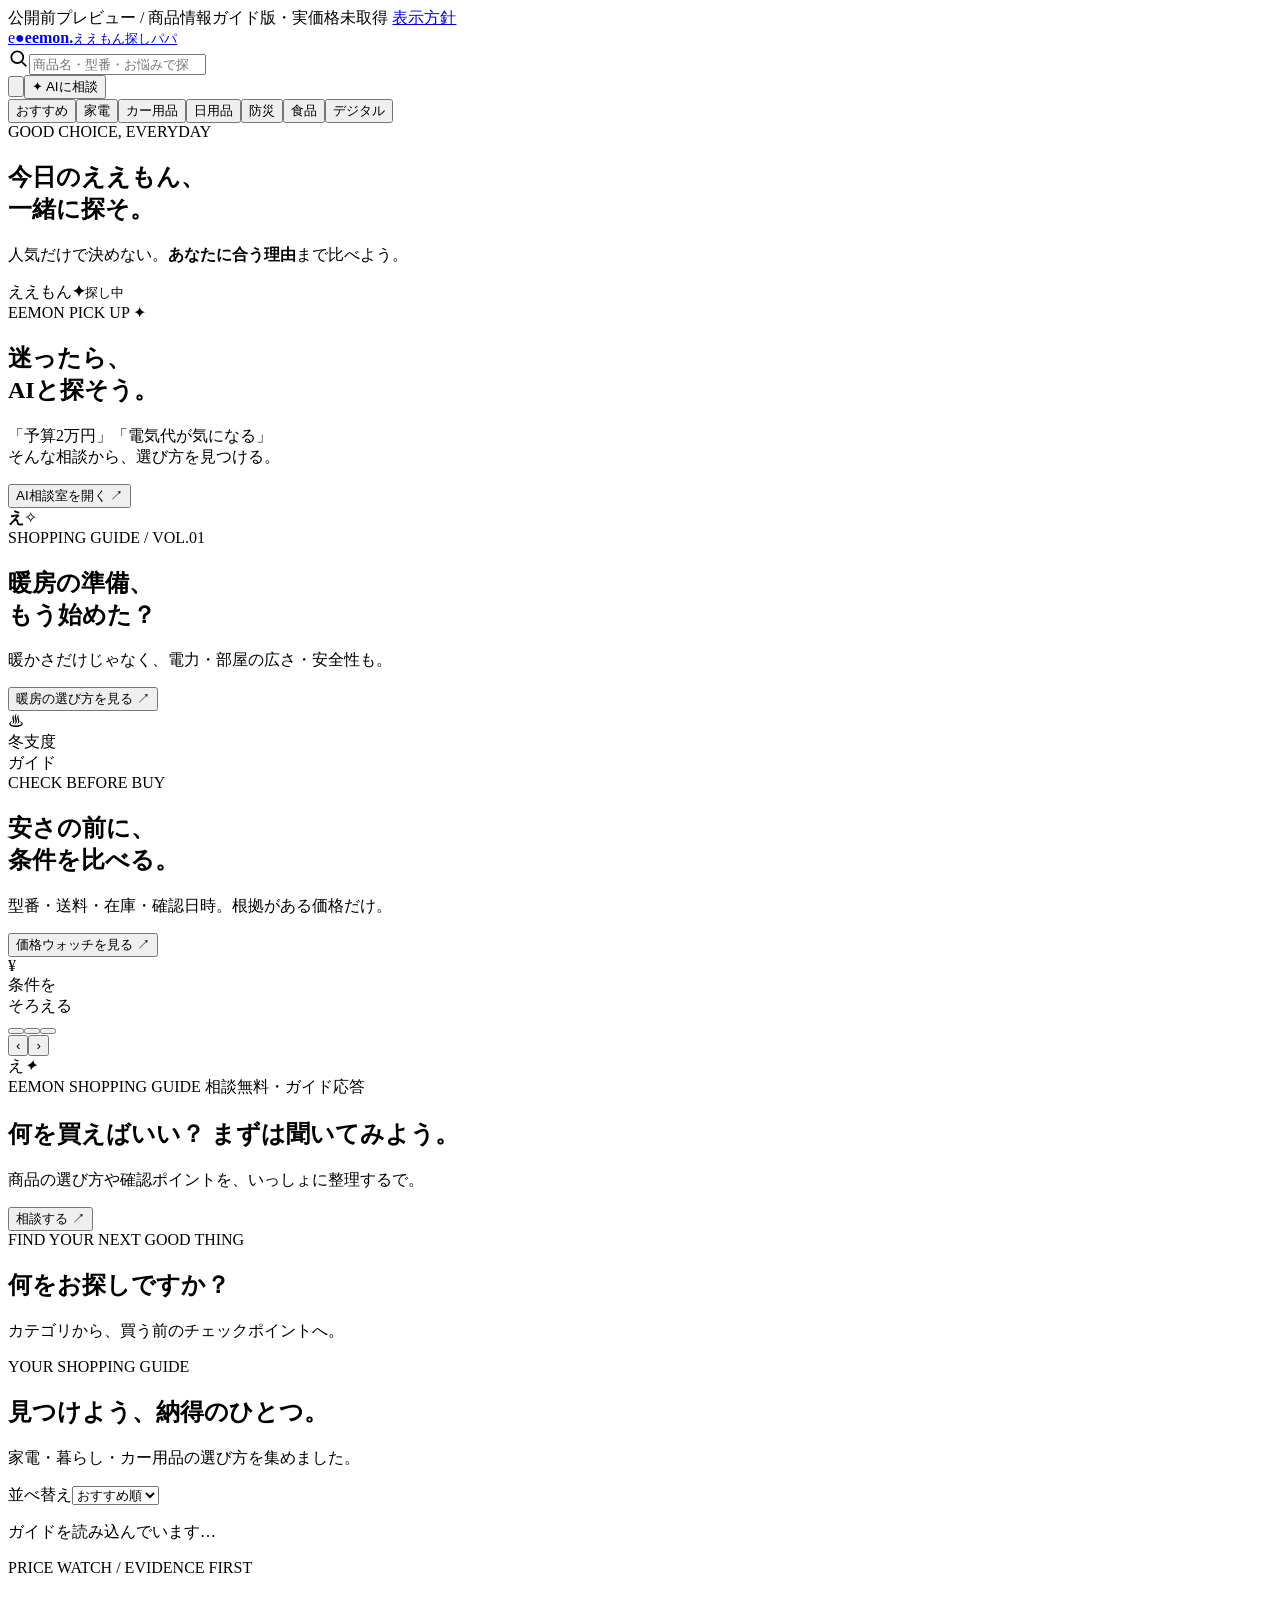
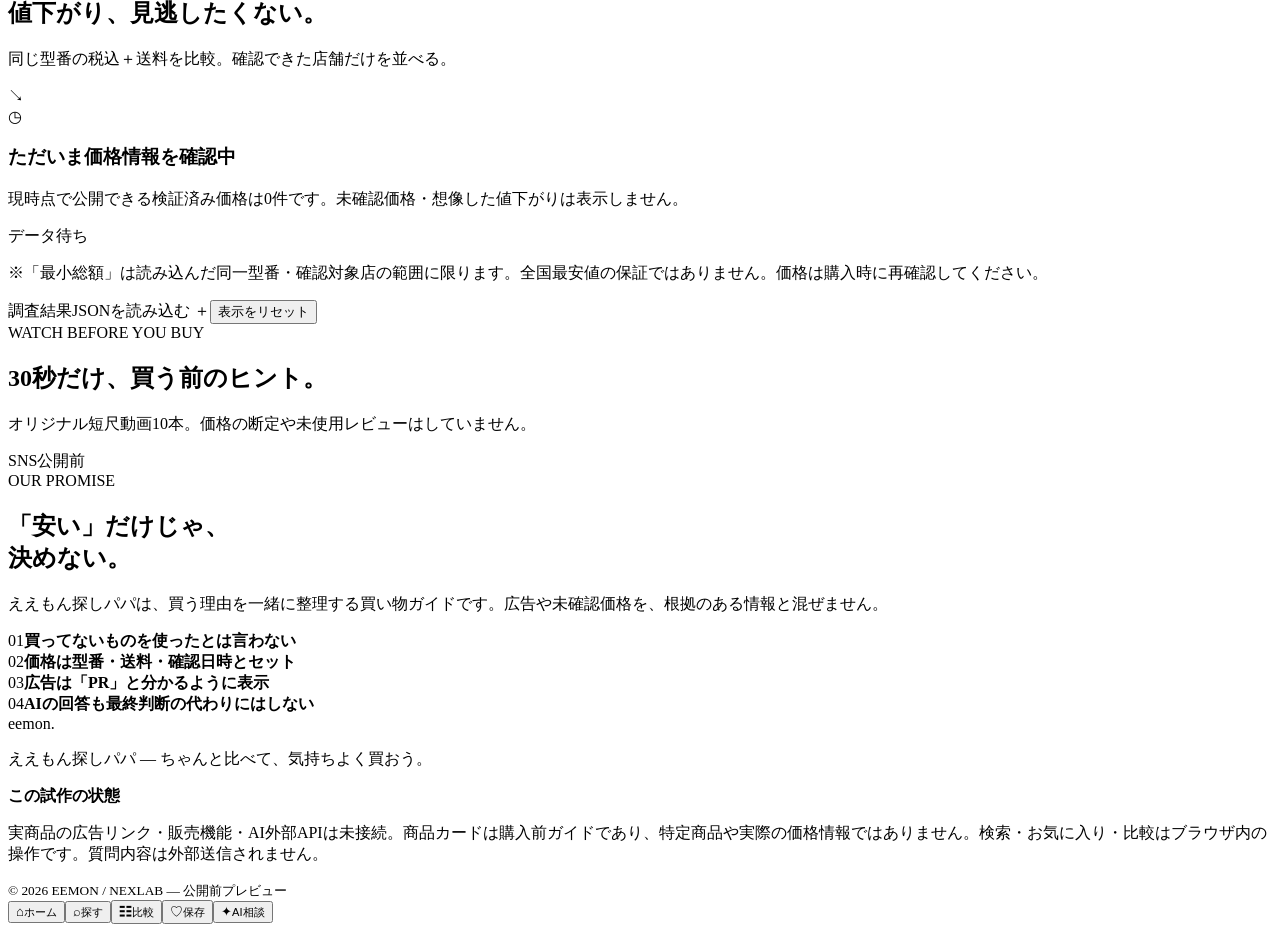
==== portal-v2/site/index.html @ 5f78ee10 "feat(eemon-portal): site/index.html" ====
<!doctype html>
<html lang="ja">
<head>
  <meta charset="utf-8">
  <meta name="viewport" content="width=device-width,initial-scale=1,viewport-fit=cover">
  <meta name="theme-color" content="#fffaf6">
  <meta name="description" content="ええもん探しパパ — 家電・カー用品・暮らしの道具を、AI相談と選び方ガイドでじっくり比較。未確認価格を最安値と表示しません。">
  <title>EEMON｜ええもん探しパパ — くらしの買い物相談室</title>
  <link rel="icon" href="assets/logo.svg" type="image/svg+xml">
  <link rel="stylesheet" href="style.css">
  <script src="app.js" defer></script>
</head>
<body>
<div class="pilot-strip"><span class="pulse"></span> 公開前プレビュー <span class="pilot-divider">/</span> 商品情報ガイド版・実価格未取得 <a href="#policy">表示方針</a></div>
<header class="topbar" id="top">
  <div class="topbar-inner">
    <a class="identity" href="#top" aria-label="EEMON ホーム"><span class="logo-mark">e<span>●</span></span><span class="identity-copy"><b>eemon<span class="brand-dot">.</span></b><small>ええもん探しパパ</small></span></a>
    <form id="searchForm" class="searchbox" role="search"><svg viewBox="0 0 24 24" width="21" height="21" aria-hidden="true"><circle cx="10.6" cy="10.6" r="6.8" fill="none" stroke="currentColor" stroke-width="2"/><path d="m16 16 5 5" fill="none" stroke="currentColor" stroke-width="2"/></svg><input id="searchInput" type="search" placeholder="商品名・型番・お悩みで探す" autocomplete="off" aria-label="ガイドを検索"><button type="button" class="search-clear" id="searchClear" hidden aria-label="検索を消す">×</button></form>
    <div class="head-actions"><button id="headerSaved" class="round-action" type="button" aria-label="保存したガイドを見る"><svg viewBox="0 0 24 24"><path d="M20.8 7.8c0 4.8-8.8 10.9-8.8 10.9S3.2 12.6 3.2 7.8c0-4.4 5.2-6.4 8.8-2.3 3.6-4.1 8.8-2.1 8.8 2.3Z" fill="none" stroke="currentColor" stroke-width="1.8"/></svg><span id="favCount" class="action-count" hidden>0</span></button><button id="headerAi" type="button" class="ai-action"><span class="spark-sm">✦</span> AIに相談</button></div>
  </div>
  <nav class="category-strip" aria-label="商品カテゴリ"><div id="categoryNav" class="category-scroll"><button type="button" data-category="すべて" class="category-pill active" aria-pressed="true">おすすめ</button><button type="button" data-category="家電" class="category-pill" aria-pressed="false">家電</button><button type="button" data-category="カー用品" class="category-pill" aria-pressed="false">カー用品</button><button type="button" data-category="日用品" class="category-pill" aria-pressed="false">日用品</button><button type="button" data-category="防災" class="category-pill" aria-pressed="false">防災</button><button type="button" data-category="食品" class="category-pill" aria-pressed="false">食品</button><button type="button" data-category="デジタル" class="category-pill" aria-pressed="false">デジタル</button></div></nav>
</header>
<main>
  <div class="shell">
    <section class="welcome-block" aria-label="今日のおすすめ">
      <div class="welcome-title"><div><div class="eyebrow"><span class="eyebrow-dot"></span> GOOD CHOICE, EVERYDAY</div><h1>今日の<span>ええもん</span>、<br class="mobile-break">一緒に探そ。</h1><p>人気だけで決めない。<strong>あなたに合う理由</strong>まで比べよう。</p></div><div class="welcome-badge" aria-hidden="true"><span>ええもん</span><b>✦</b><small>探し中</small></div></div>
      <div class="hero-carousel" aria-roledescription="カルーセル" aria-label="おすすめの買い物テーマ">
        <div class="hero-slide active" data-slide="0"><div class="hero-content"><span class="hero-label">EEMON PICK UP <span class="hero-label-icon">✦</span></span><h2>迷ったら、<br>AIと探そう。</h2><p>「予算2万円」「電気代が気になる」<br>そんな相談から、選び方を見つける。</p><button class="hero-cta" type="button" data-open-ai>AI相談室を開く <span aria-hidden="true">↗</span></button></div><div class="hero-illustration" aria-hidden="true"><div class="hero-orbit orbit-one"></div><div class="hero-orbit orbit-two"></div><div class="hero-orb"><b>え</b><span>✧</span></div></div></div>
        <div class="hero-slide" data-slide="1"><div class="hero-content"><span class="hero-label">SHOPPING GUIDE / VOL.01</span><h2>暖房の準備、<br>もう始めた？</h2><p>暖かさだけじゃなく、電力・部屋の広さ・安全性も。</p><button class="hero-cta" type="button" data-open-guide="heater">暖房の選び方を見る <span aria-hidden="true">↗</span></button></div><div class="hero-illustration" aria-hidden="true"><div class="big-emblem">♨</div><div class="hero-sticker">冬支度<br>ガイド</div></div></div>
        <div class="hero-slide" data-slide="2"><div class="hero-content"><span class="hero-label">CHECK BEFORE BUY</span><h2>安さの前に、<br>条件を比べる。</h2><p>型番・送料・在庫・確認日時。根拠がある価格だけ。</p><button class="hero-cta" type="button" data-scroll="price-watch">価格ウォッチを見る <span aria-hidden="true">↗</span></button></div><div class="hero-illustration" aria-hidden="true"><div class="big-emblem">¥</div><div class="hero-sticker">条件を<br>そろえる</div></div></div>
      </div>
      <div class="carousel-tools"><div class="dots" role="group" aria-label="スライド切り替え"><button class="dot active" data-carousel="0" aria-label="スライド1" aria-current="true"></button><button class="dot" data-carousel="1" aria-label="スライド2"></button><button class="dot" data-carousel="2" aria-label="スライド3"></button></div><div class="carousel-arrows"><button id="slidePrev" type="button" aria-label="前のスライド">‹</button><button id="slideNext" type="button" aria-label="次のスライド">›</button></div></div>
    </section>
    <section class="ai-teaser" aria-label="AI買い物相談"><div class="ai-avatar" aria-hidden="true"><span>え</span><i>✦</i></div><div class="ai-teaser-copy"><div class="ai-teaser-label">EEMON SHOPPING GUIDE <span>相談無料・ガイド応答</span></div><h2>何を買えばいい？ まずは聞いてみよう。</h2><p>商品の選び方や確認ポイントを、いっしょに整理するで。</p></div><button type="button" class="ai-teaser-button" data-open-ai>相談する <span>↗</span></button></section>
    <section class="section-block quick-section" id="quick-picks"><div class="section-heading"><div><span class="section-kicker">FIND YOUR NEXT GOOD THING</span><h2>何をお探しですか？</h2><p>カテゴリから、買う前のチェックポイントへ。</p></div></div><div class="quick-grid" id="quickCategories"></div></section>
    <section class="section-block recent-section" id="recentSection" hidden><div class="section-heading"><span class="section-kicker">PICK UP WHERE YOU LEFT OFF</span><h2>最近チェックしたガイド</h2><p>この端末で見たガイドだけを表示します。</p></div><div id="recentRail" class="recent-rail"></div></section>
    <section class="section-block" id="browse"><div class="section-heading row-heading"><div><span class="section-kicker">YOUR SHOPPING GUIDE</span><h2>見つけよう、納得のひとつ。</h2><p id="resultsCaption">家電・暮らし・カー用品の選び方を集めました。</p></div><div class="results-controls"><label for="sortSelect">並べ替え</label><select id="sortSelect"><option value="featured">おすすめ順</option><option value="name">名前順</option><option value="category">カテゴリ順</option></select></div></div><div id="activeFilters" class="filter-summary" hidden><span id="filterSummaryText"></span><button id="clearFilters" type="button">条件を解除 ×</button></div><div class="product-grid" id="productGrid" aria-live="polite"><p class="loading-text">ガイドを読み込んでいます…</p></div><div id="loadMoreWrap" class="more-wrap" hidden><button type="button" id="loadMore" class="more-button">もっと見る <span>↓</span></button></div><div id="emptyResults" class="empty-panel" hidden><span class="empty-icon">🔎</span><h3>該当するガイドが見つからへんかった</h3><p>キーワードを短くするか、AI相談室で質問してみてな。</p><button type="button" class="button-solid" data-open-ai>AIに聞いてみる ↗</button></div></section>
    <section class="section-block price-section" id="price-watch"><div class="section-heading"><div><span class="section-kicker">PRICE WATCH / EVIDENCE FIRST</span><h2>値下がり、見逃したくない。</h2><p>同じ型番の税込＋送料を比較。確認できた店舗だけを並べる。</p></div><span class="price-head-emoji" aria-hidden="true">↘</span></div><div class="price-content"><div class="price-alert"><span class="price-alert-icon">◷</span><div><h3>ただいま価格情報を確認中</h3><p>現時点で公開できる検証済み価格は<span id="verifiedCount">0件</span>です。未確認価格・想像した値下がりは表示しません。</p></div><span class="price-state" id="priceState">データ待ち</span></div><div id="priceResults" class="price-results" aria-live="polite"></div><div class="price-bottom"><p>※「最小総額」は読み込んだ同一型番・確認対象店の範囲に限ります。全国最安値の保証ではありません。価格は購入時に再確認してください。</p><div class="price-upload"><label for="priceFile" class="text-control">調査結果JSONを読み込む ＋</label><input type="file" id="priceFile" accept="application/json,.json" hidden><button type="button" id="priceReset" class="text-control">表示をリセット</button></div></div></div></section>
    <section class="section-block social-section" id="shorts"><div class="section-heading row-heading"><div><span class="section-kicker">WATCH BEFORE YOU BUY</span><h2>30秒だけ、買う前のヒント。</h2><p>オリジナル短尺動画10本。価格の断定や未使用レビューはしていません。</p></div><span class="social-tag">SNS公開前</span></div><div id="videoRail" class="video-rail" aria-label="買い物ガイド動画"></div></section>
    <section class="section-block principle-section" id="policy"><div><span class="section-kicker">OUR PROMISE</span><h2>「安い」だけじゃ、<br>決めない。</h2><p>ええもん探しパパは、買う理由を一緒に整理する買い物ガイドです。広告や未確認価格を、根拠のある情報と混ぜません。</p></div><div class="principles"><div><span>01</span><b>買ってないものを使ったとは言わない</b></div><div><span>02</span><b>価格は型番・送料・確認日時とセット</b></div><div><span>03</span><b>広告は「PR」と分かるように表示</b></div><div><span>04</span><b>AIの回答も最終判断の代わりにはしない</b></div></div></section>
  </div>
</main>
<footer class="footer"><div class="shell footer-inner"><div><div class="footer-brand">eemon<span>.</span></div><p>ええもん探しパパ — ちゃんと比べて、気持ちよく買おう。</p></div><div class="footer-right"><b>この試作の状態</b><p>実商品の広告リンク・販売機能・AI外部APIは未接続。商品カードは購入前ガイドであり、特定商品や実際の価格情報ではありません。検索・お気に入り・比較はブラウザ内の操作です。質問内容は外部送信されません。</p><small>© 2026 EEMON / NEXLAB — 公開前プレビュー</small></div></div></footer>
<nav class="bottom-nav" aria-label="画面切り替え"><button class="nav-item active" data-tab="home" aria-label="ホーム"><span class="nav-icon">⌂</span><small>ホーム</small></button><button class="nav-item" data-tab="explore" aria-label="探す"><span class="nav-icon">⌕</span><small>探す</small></button><button class="nav-item" data-tab="compare" aria-label="比較"><span class="nav-icon">☷</span><small>比較</small><i id="compareCount" class="nav-badge" hidden>0</i></button><button class="nav-item" data-tab="saved" aria-label="保存"><span class="nav-icon">♡</span><small>保存</small></button><button class="nav-item nav-ai" data-tab="ai" aria-label="AI相談"><span class="nav-icon">✦</span><small>AI相談</small></button></nav>
<div id="toast" class="toast" role="status" aria-live="polite"></div>
<div class="overlay" id="productOverlay" hidden><button class="backdrop" data-close="productOverlay" aria-label="詳細を閉じる"></button><section class="bottom-sheet detail-sheet" role="dialog" aria-modal="true" aria-labelledby="detailTitle"><div class="sheet-handle"></div><button class="sheet-close" data-close="productOverlay" aria-label="閉じる">×</button><div id="detailBody"></div></section></div>
<div class="overlay" id="compareOverlay" hidden><button class="backdrop" data-close="compareOverlay" aria-label="比較を閉じる"></button><section class="bottom-sheet compare-sheet" role="dialog" aria-modal="true" aria-labelledby="compareTitle"><div class="sheet-handle"></div><button class="sheet-close" data-close="compareOverlay" aria-label="閉じる">×</button><h2 id="compareTitle">比較リスト <small>最大3テーマ</small></h2><div id="compareBody"></div></section></div>
<div class="overlay" id="aiOverlay" hidden><button class="backdrop" data-close="aiOverlay" aria-label="相談室を閉じる"></button><section class="bottom-sheet chat-sheet" role="dialog" aria-modal="true" aria-labelledby="aiTitle"><div class="sheet-handle"></div><button class="sheet-close" data-close="aiOverlay" aria-label="閉じる">×</button><div class="chat-head"><div class="chat-avatar">え✦</div><div><h2 id="aiTitle">ええもんAI相談室</h2><p><span class="online-dot"></span> 無料ガイド応答 / 外部送信なし</p></div></div><div class="remote-option" id="remoteOption" hidden><label><input id="useRemoteAI" type="checkbox"> 生成AIモードを使う（外部サービスへ質問を送信）</label><small>有効化した場合のみ質問文をGeminiへ送ります。API利用条件と料金は運営者が管理します。</small></div><div class="chat-main" id="chatLog" aria-live="polite" aria-label="相談の会話"></div><div class="chat-examples" id="chatSuggestions"></div><form id="chatForm" class="chat-form"><input id="chatInput" type="text" placeholder="何を探してる？ 予算も教えてな" aria-label="買い物の質問" maxlength="240" required autocomplete="off"><button aria-label="送信" type="submit">➤</button></form><p class="chat-legal">※これはガイド情報に基づく相談機能です。生成AIモデル・実価格取得には未接続。個人情報は入力しないでください。</p></section></div>
<div class="overlay" id="videoOverlay" hidden><button class="backdrop" data-close="videoOverlay" aria-label="動画を閉じる"></button><section class="bottom-sheet video-sheet" role="dialog" aria-modal="true" aria-labelledby="videoTitle"><div class="sheet-handle"></div><button class="sheet-close" data-close="videoOverlay" aria-label="閉じる">×</button><div class="video-player"><video id="videoPlayer" controls playsinline preload="none"></video></div><div class="video-meta"><h2 id="videoTitle"></h2><p id="videoCaption"></p><button type="button" id="copyVideoCaption" class="button-solid">投稿原稿をコピー</button></div></section></div>
</body></html>
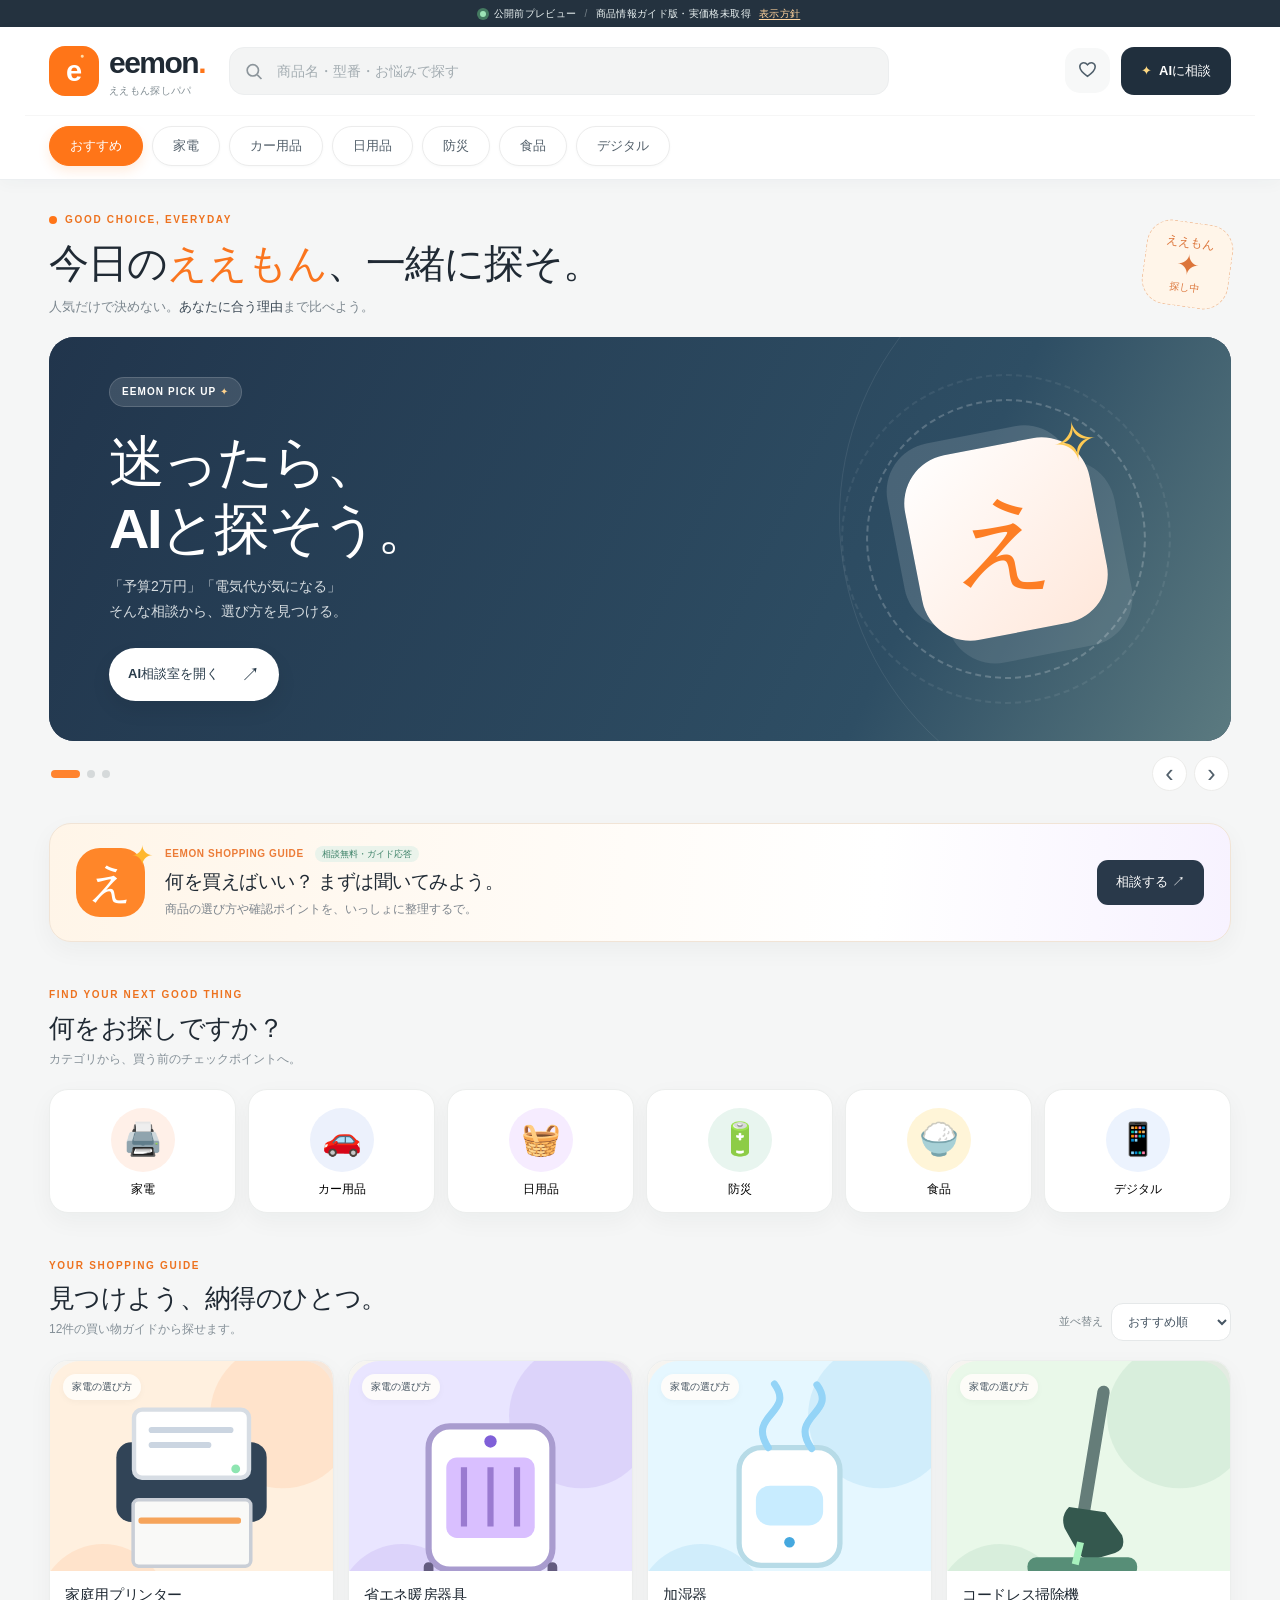
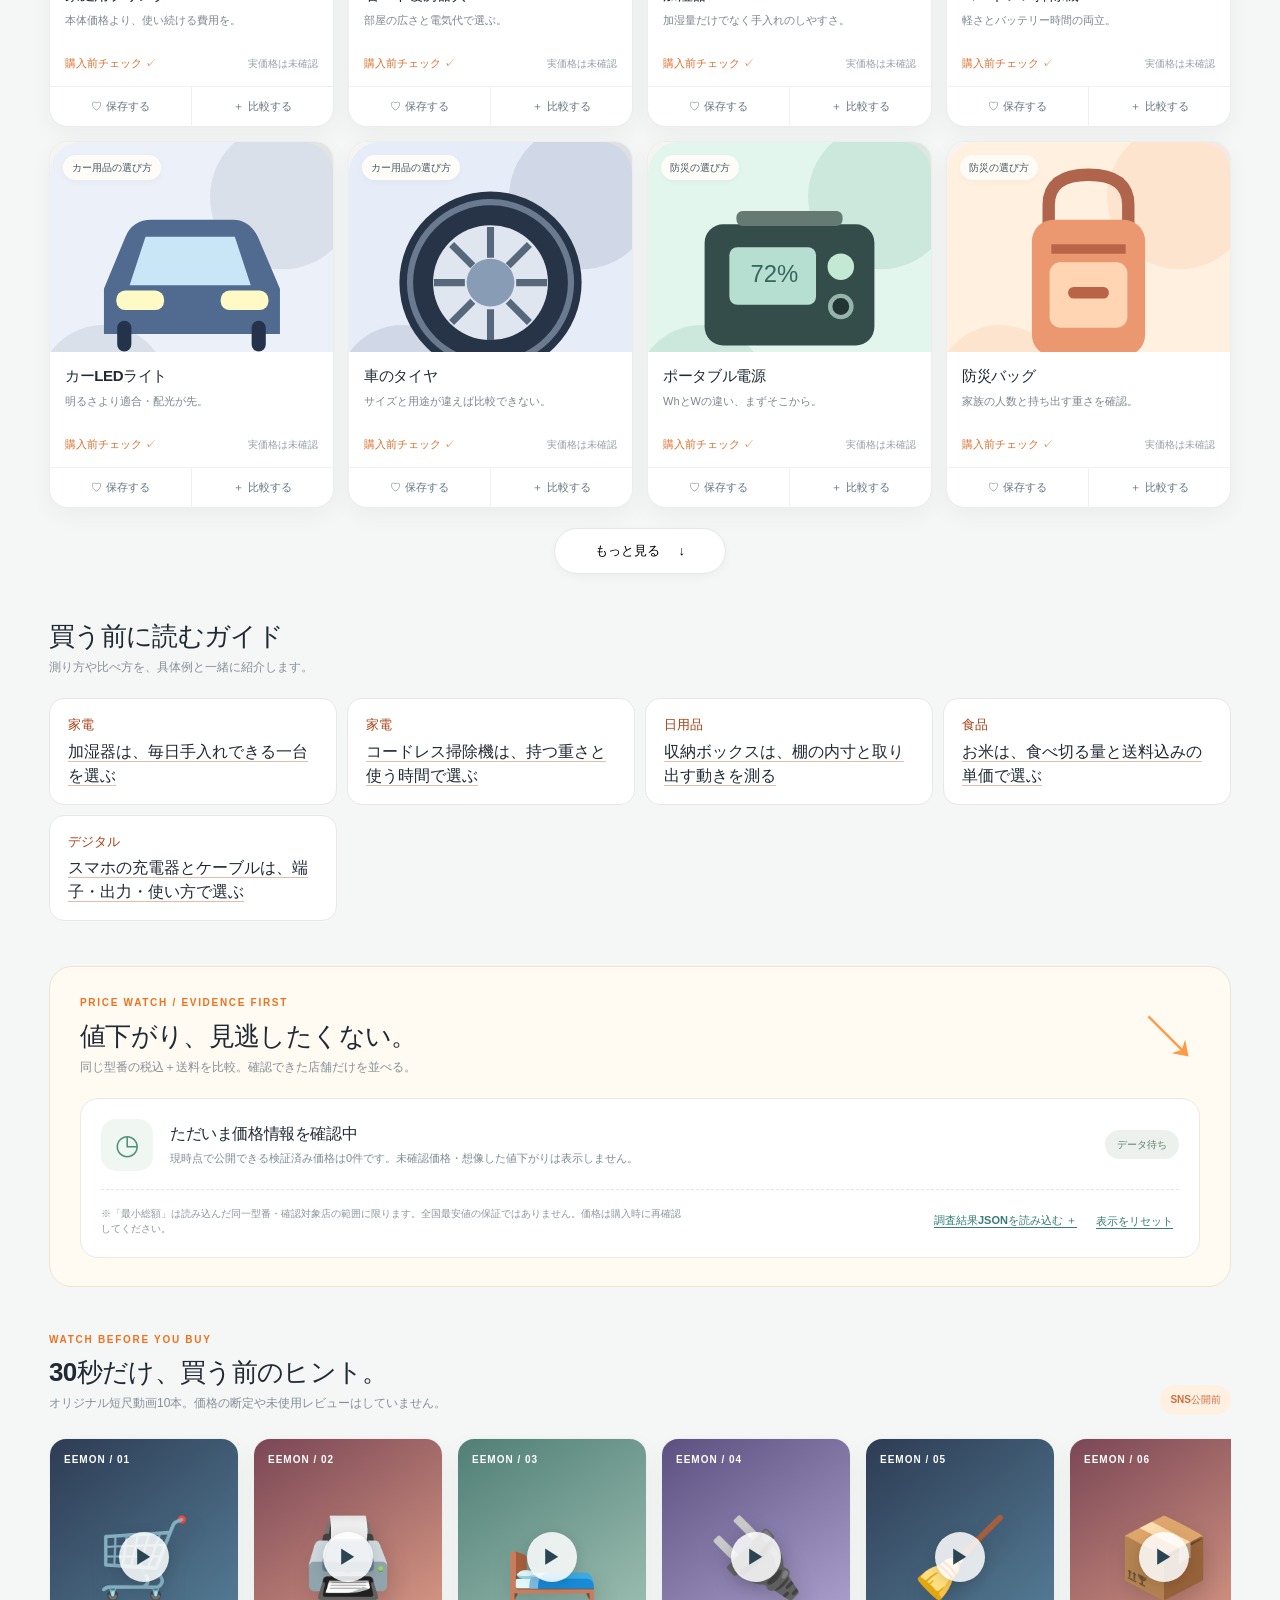
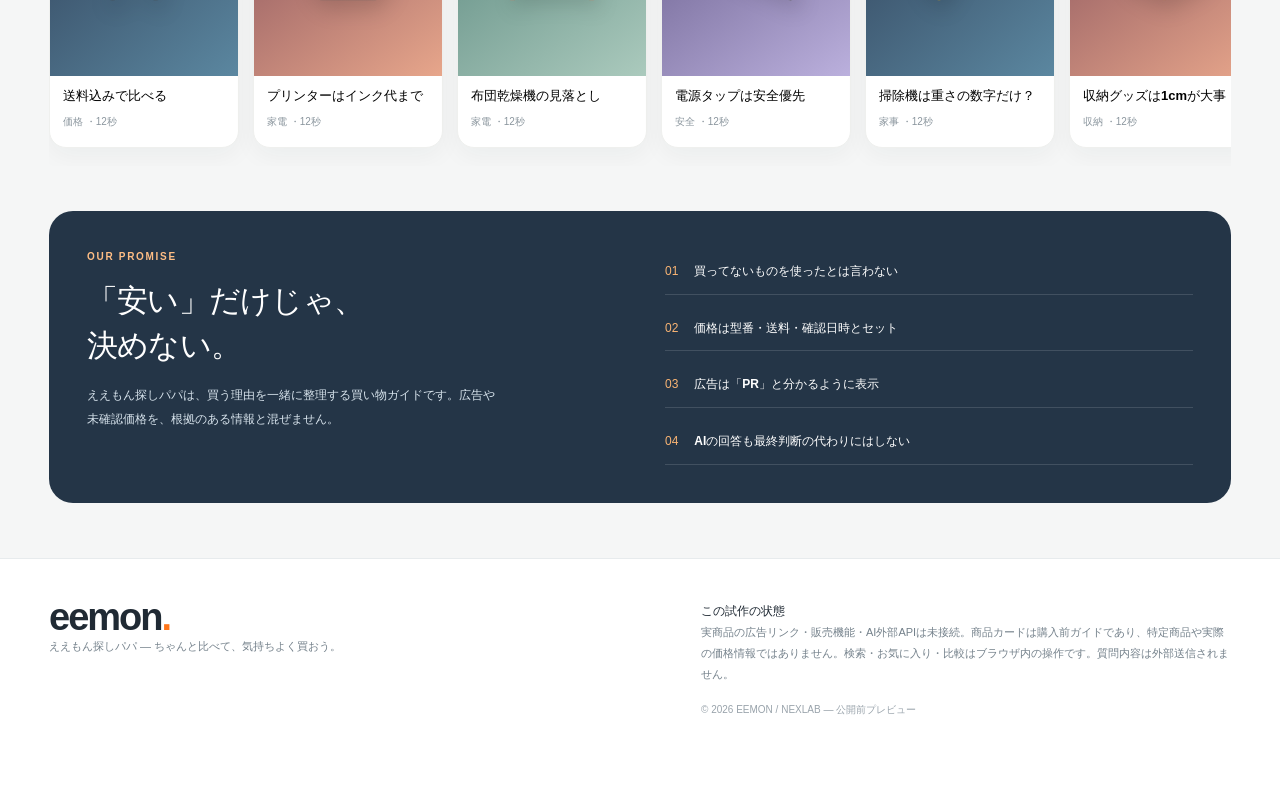
==== commit cff6685d: "Add five standalone EEMON buying guides" ====
--- a/portal-v2/site/index.html
+++ b/portal-v2/site/index.html
@@ -35,6 +35,21 @@
     <section class="section-block quick-section" id="quick-picks"><div class="section-heading"><div><span class="section-kicker">FIND YOUR NEXT GOOD THING</span><h2>何をお探しですか？</h2><p>カテゴリから、買う前のチェックポイントへ。</p></div></div><div class="quick-grid" id="quickCategories"></div></section>
     <section class="section-block recent-section" id="recentSection" hidden><div class="section-heading"><span class="section-kicker">PICK UP WHERE YOU LEFT OFF</span><h2>最近チェックしたガイド</h2><p>この端末で見たガイドだけを表示します。</p></div><div id="recentRail" class="recent-rail"></div></section>
     <section class="section-block" id="browse"><div class="section-heading row-heading"><div><span class="section-kicker">YOUR SHOPPING GUIDE</span><h2>見つけよう、納得のひとつ。</h2><p id="resultsCaption">家電・暮らし・カー用品の選び方を集めました。</p></div><div class="results-controls"><label for="sortSelect">並べ替え</label><select id="sortSelect"><option value="featured">おすすめ順</option><option value="name">名前順</option><option value="category">カテゴリ順</option></select></div></div><div id="activeFilters" class="filter-summary" hidden><span id="filterSummaryText"></span><button id="clearFilters" type="button">条件を解除 ×</button></div><div class="product-grid" id="productGrid" aria-live="polite"><p class="loading-text">ガイドを読み込んでいます…</p></div><div id="loadMoreWrap" class="more-wrap" hidden><button type="button" id="loadMore" class="more-button">もっと見る <span>↓</span></button></div><div id="emptyResults" class="empty-panel" hidden><span class="empty-icon">🔎</span><h3>該当するガイドが見つからへんかった</h3><p>キーワードを短くするか、AI相談室で質問してみてな。</p><button type="button" class="button-solid" data-open-ai>AIに聞いてみる ↗</button></div></section>
+    <!-- hosted-guides:start -->
+    <section class="section-block" id="buying-guides" aria-labelledby="buying-guides-title">
+      <div class="section-heading">
+        <h2 id="buying-guides-title">買う前に読むガイド</h2>
+        <p>測り方や比べ方を、具体例と一緒に紹介します。</p>
+      </div>
+      <ul class="guide-index">
+        <li><a href="articles/humidifier.html"><span>家電</span><strong>加湿器は、毎日手入れできる一台を選ぶ</strong></a></li>
+        <li><a href="articles/cordless-vacuum.html"><span>家電</span><strong>コードレス掃除機は、持つ重さと使う時間で選ぶ</strong></a></li>
+        <li><a href="articles/storage-box.html"><span>日用品</span><strong>収納ボックスは、棚の内寸と取り出す動きを測る</strong></a></li>
+        <li><a href="articles/rice-stock.html"><span>食品</span><strong>お米は、食べ切る量と送料込みの単価で選ぶ</strong></a></li>
+        <li><a href="articles/phone-charging.html"><span>デジタル</span><strong>スマホの充電器とケーブルは、端子・出力・使い方で選ぶ</strong></a></li>
+      </ul>
+    </section>
+    <!-- hosted-guides:end -->
     <section class="section-block price-section" id="price-watch"><div class="section-heading"><div><span class="section-kicker">PRICE WATCH / EVIDENCE FIRST</span><h2>値下がり、見逃したくない。</h2><p>同じ型番の税込＋送料を比較。確認できた店舗だけを並べる。</p></div><span class="price-head-emoji" aria-hidden="true">↘</span></div><div class="price-content"><div class="price-alert"><span class="price-alert-icon">◷</span><div><h3>ただいま価格情報を確認中</h3><p>現時点で公開できる検証済み価格は<span id="verifiedCount">0件</span>です。未確認価格・想像した値下がりは表示しません。</p></div><span class="price-state" id="priceState">データ待ち</span></div><div id="priceResults" class="price-results" aria-live="polite"></div><div class="price-bottom"><p>※「最小総額」は読み込んだ同一型番・確認対象店の範囲に限ります。全国最安値の保証ではありません。価格は購入時に再確認してください。</p><div class="price-upload"><label for="priceFile" class="text-control">調査結果JSONを読み込む ＋</label><input type="file" id="priceFile" accept="application/json,.json" hidden><button type="button" id="priceReset" class="text-control">表示をリセット</button></div></div></div></section>
     <section class="section-block social-section" id="shorts"><div class="section-heading row-heading"><div><span class="section-kicker">WATCH BEFORE YOU BUY</span><h2>30秒だけ、買う前のヒント。</h2><p>オリジナル短尺動画10本。価格の断定や未使用レビューはしていません。</p></div><span class="social-tag">SNS公開前</span></div><div id="videoRail" class="video-rail" aria-label="買い物ガイド動画"></div></section>
     <section class="section-block principle-section" id="policy"><div><span class="section-kicker">OUR PROMISE</span><h2>「安い」だけじゃ、<br>決めない。</h2><p>ええもん探しパパは、買う理由を一緒に整理する買い物ガイドです。広告や未確認価格を、根拠のある情報と混ぜません。</p></div><div class="principles"><div><span>01</span><b>買ってないものを使ったとは言わない</b></div><div><span>02</span><b>価格は型番・送料・確認日時とセット</b></div><div><span>03</span><b>広告は「PR」と分かるように表示</b></div><div><span>04</span><b>AIの回答も最終判断の代わりにはしない</b></div></div></section>
--- a/portal-v2/site/style.css
+++ b/portal-v2/site/style.css
@@ -0,0 +1,169 @@
+:root{--ink:#202a34;--muted:#78828b;--orange:#ff7518;--orange-deep:#e95703;--cream:#fffaf6;--paper:#fff;--line:#e9e8e6;--shadow:0 8px 24px rgba(24,39,51,.045);--radius:21px;font-family:-apple-system,BlinkMacSystemFont,"Hiragino Kaku Gothic ProN","Noto Sans JP",Meiryo,sans-serif;color:var(--ink);background:#f5f6f6;font-synthesis:none}
+*{box-sizing:border-box}html{scroll-behavior:smooth;scroll-padding-top:155px}body{margin:0;min-width:320px;line-height:1.55;-webkit-font-smoothing:antialiased}button,input,select{font:inherit}button{cursor:pointer}button:focus-visible,input:focus-visible,select:focus-visible,a:focus-visible{outline:3px solid #fda44c;outline-offset:3px}a{color:inherit;text-decoration:none}img{display:block;max-width:100%}button{border:0;background:none}h1,h2,h3,p{margin-top:0}h1,h2,h3{letter-spacing:-.025em}svg{display:block}::selection{background:#ffdabd} [hidden]{display:none!important}
+.pilot-strip{height:27px;font-size:10px;display:flex;align-items:center;justify-content:center;gap:8px;background:#24323f;color:#edf5f5;letter-spacing:.035em;white-space:nowrap;padding:0 8px}.pilot-strip a{color:#ffd29c;text-decoration:underline;text-underline-offset:2px}.pilot-divider{opacity:.4}.pulse{width:6px;height:6px;background:#9de3b6;border-radius:50%;box-shadow:0 0 0 3px #447a61}
+.topbar{background:#fff;position:sticky;top:0;z-index:40;border-bottom:1px solid #eceff1;box-shadow:0 4px 15px #19304808}.topbar-inner{max-width:1230px;margin:auto;height:88px;padding:0 24px;display:flex;align-items:center;gap:24px}.identity{display:flex;gap:10px;align-items:center;flex-shrink:0}.logo-mark{display:grid;place-items:center;width:50px;height:50px;border-radius:16px;background:var(--orange);font-weight:950;font-size:29px;color:#fff;position:relative;letter-spacing:-4px;padding-right:4px}.logo-mark span{position:absolute;width:9px;height:9px;font-size:7px;color:#ffdda8;top:5px;right:10px;letter-spacing:0}.identity-copy{display:flex;flex-direction:column;line-height:1.1}.identity-copy b{font-size:30px;letter-spacing:-1.5px;font-weight:900}.brand-dot,.footer-brand span{color:var(--orange)}.identity-copy small{font-size:10px;letter-spacing:.035em;color:#7f8b91;margin-top:6px;font-weight:700}.searchbox{height:48px;display:flex;align-items:center;gap:11px;background:#f3f4f4;border:1px solid #eceeef;border-radius:15px;padding:0 14px;flex:1;max-width:660px;color:#8c959b;transition:.2s}.searchbox:focus-within{background:#fff;border-color:#f8a465;box-shadow:0 0 0 3px #ff852016}.searchbox input{min-width:0;width:100%;height:100%;border:0;outline:0;background:transparent;color:var(--ink);font-size:14px}.searchbox input::placeholder{color:#a4adb2}.search-clear{font-size:20px;color:#9ea5ad}.head-actions{display:flex;align-items:center;gap:11px;margin-left:auto}.round-action{height:45px;width:45px;border-radius:15px;background:#f7f8f8;position:relative;display:grid;place-items:center;color:#51606c}.round-action svg{width:21px;height:21px}.action-count{position:absolute;background:var(--orange);color:#fff;border-radius:99px;font-size:9px;min-width:16px;line-height:16px;top:3px;right:3px}.ai-action{white-space:nowrap;background:#202f3d;color:white;font-size:13px;font-weight:750;border-radius:13px;padding:14px 20px}.spark-sm{color:#ffd982;margin-right:4px}
+.category-strip{border-top:1px solid #f6f6f6;max-width:1230px;margin:0 auto}.category-scroll{display:flex;gap:9px;overflow-x:auto;padding:10px 24px 13px;scrollbar-width:none}.category-scroll::-webkit-scrollbar,.video-rail::-webkit-scrollbar{display:none}.category-pill{border:1px solid #ececec;border-radius:99px;flex-shrink:0;background:#fff;padding:9px 20px;color:#53606b;font-size:13px;font-weight:650;box-shadow:0 1px 3px #14324708;transition:.2s}.category-pill:hover{border-color:#ffc194}.category-pill.active{background:var(--orange);color:#fff;border-color:var(--orange);box-shadow:0 5px 12px #fe791d25}
+.shell{max-width:1230px;padding:0 24px;margin:0 auto}main>.shell{padding-top:32px}.welcome-title{display:flex;align-items:center;justify-content:space-between;margin-bottom:20px}.eyebrow,.section-kicker{font-size:10px;color:#ed721f;letter-spacing:.17em;font-weight:850;display:flex;align-items:center;gap:8px}.eyebrow-dot{width:8px;height:8px;background:var(--orange);border-radius:50%}.welcome-title h1{margin:10px 0 8px;font-size:clamp(28px,3.1vw,42px);line-height:1.3;font-weight:900}.welcome-title h1 span{color:#fa751e}.welcome-title p{margin:0;color:#7c878f;font-size:13px}.welcome-title p strong{color:#3b4955}.welcome-badge{width:87px;height:85px;flex-shrink:0;border-radius:25px;border:1px dashed #f2c6a5;color:#dc753a;transform:rotate(8deg);background:#fff5e9;display:flex;align-items:center;justify-content:center;flex-direction:column;line-height:1.2}.welcome-badge span{font-size:12px;font-weight:850}.welcome-badge b{font-size:28px}.welcome-badge small{font-size:10px;font-weight:700}.mobile-break{display:none}
+.hero-carousel{border-radius:25px;min-height:320px;overflow:hidden;position:relative;background:#23344d}.hero-slide{display:none;min-height:320px;align-items:center;justify-content:space-between;position:relative;padding:40px 60px;overflow:hidden;color:#fff}.hero-slide.active{display:flex;animation:slideIn .25s ease}.hero-slide:nth-child(1){background:linear-gradient(116deg,#21354c 0%,#2e4e64 72%,#5b7a80 100%)}.hero-slide:nth-child(2){background:linear-gradient(115deg,#703d60 0%,#a36c67 85%,#d39b7e 100%)}.hero-slide:nth-child(3){background:linear-gradient(115deg,#284f60 0%,#3b847b 100%)}.hero-slide:before{content:"";position:absolute;width:600px;height:600px;border:1px solid #ffffff15;border-radius:50%;right:-210px;top:-120px}.hero-content{z-index:2;position:relative}.hero-label{display:inline-block;background:#ffffff20;border:1px solid #ffffff28;padding:6px 12px;border-radius:40px;font-size:10px;letter-spacing:.11em;font-weight:800}.hero-label-icon{color:#ffd28d}.hero-slide h2{font-size:clamp(36px,4.5vw,56px);line-height:1.2;letter-spacing:-.045em;margin:21px 0 12px;font-weight:900}.hero-slide p{font-size:14px;color:#f3f7f8db;line-height:1.8;margin-bottom:23px}.hero-cta{display:inline-flex;align-items:center;gap:22px;border-radius:99px;background:#fff;color:#273a49;padding:12px 19px;font-size:13px;font-weight:800;box-shadow:0 9px 20px #00000014}.hero-cta span{font-size:19px;font-weight:500}.hero-illustration{position:relative;height:270px;width:330px;flex-shrink:0;display:grid;place-items:center}.hero-orb{height:188px;width:188px;border-radius:49px;background:linear-gradient(140deg,#fff 0%,#ffe7da 100%);transform:rotate(-11deg);display:grid;place-items:center;box-shadow:20px 27px 0 #ffffff18,-15px -15px 0 #fff2;position:relative}.hero-orb b{font-size:100px;font-weight:900;color:#fd7e24;transform:rotate(11deg);letter-spacing:-.15em;padding-right:16px}.hero-orb span{position:absolute;color:#ffca53;font-size:55px;right:-15px;top:-30px}.hero-orbit{position:absolute;border:2px dashed #ffffff36;border-radius:50%;height:280px;width:280px}.orbit-two{height:330px;width:330px;opacity:.35}.big-emblem{color:#fff9;border:2px solid #ffffff4d;border-radius:50%;height:240px;width:240px;display:grid;place-items:center;font-size:145px;font-weight:300;transform:rotate(-11deg)}.hero-sticker{position:absolute;right:0;bottom:20px;background:#fff;color:#965a44;border-radius:99px;padding:15px;line-height:1.35;text-align:center;font-size:13px;font-weight:900;transform:rotate(10deg);box-shadow:0 7px 20px #0002}.carousel-tools{display:flex;align-items:center;justify-content:space-between;margin-top:15px;padding:0 2px}.dots{display:flex;gap:7px}.dot{width:8px;height:8px;background:#d5d9da;border-radius:50%;padding:0}.dot.active{width:29px;border-radius:9px;background:#ff832e}.carousel-arrows{display:flex;gap:7px}.carousel-arrows button{width:35px;height:35px;background:#fff;border:1px solid #ececea;border-radius:50%;font-size:25px;line-height:1;color:#515f6a}
+.ai-teaser{margin-top:32px;display:flex;align-items:center;gap:20px;padding:22px 26px;background:linear-gradient(95deg,#fff5e8,#fff 70%,#f7f2ff);border:1px solid #f1e4d6;border-radius:22px;box-shadow:var(--shadow)}.ai-avatar{width:69px;height:69px;border-radius:24px;background:#ff8629;display:grid;place-items:center;font-size:42px;color:#fff;font-weight:900;position:relative;flex-shrink:0}.ai-avatar i{position:absolute;right:-9px;top:-12px;color:#ffb82d;font-style:normal;font-size:27px}.ai-teaser-copy{flex:1;min-width:0}.ai-teaser-label{font-size:10px;font-weight:850;color:#ec7c38;letter-spacing:.06em}.ai-teaser-label span{background:#eaf3eb;color:#3c8167;padding:3px 7px;border-radius:99px;letter-spacing:0;margin-left:8px;font-size:9px}.ai-teaser h2{font-size:19px;margin:5px 0 4px;font-weight:850}.ai-teaser p{font-size:12px;color:#7d858d;margin:0}.ai-teaser-button{background:#29394a;color:#fff;padding:12px 19px;border-radius:11px;font-size:13px;font-weight:750;white-space:nowrap}
+.section-block{margin-top:45px}.section-heading{margin-bottom:19px}.section-heading h2{font-size:26px;font-weight:900;margin:8px 0 3px;line-height:1.35}.section-heading p{font-size:12px;color:#859098;margin:0;line-height:1.8}.row-heading{display:flex;justify-content:space-between;align-items:end;gap:15px}.quick-grid{display:grid;grid-template-columns:repeat(6,minmax(0,1fr));gap:12px}.quick-item{display:flex;flex-direction:column;align-items:center;gap:8px;padding:18px 6px 13px;background:white;border-radius:19px;border:1px solid #eceeed;box-shadow:var(--shadow);transition:transform .2s}.quick-item:hover,.product-card:hover{transform:translateY(-3px)}.quick-icon{height:64px;width:64px;display:grid;place-items:center;border-radius:50%;font-size:32px}.quick-item b{font-size:12px;white-space:nowrap}
+.results-controls{display:flex;align-items:center;gap:8px;font-size:11px;color:#7a858b}.results-controls select{background:#fff;border:1px solid #e5e8e9;color:#465563;border-radius:12px;padding:10px 26px 10px 12px;font-size:12px}.product-grid{display:grid;grid-template-columns:repeat(4,minmax(0,1fr));gap:14px}.product-card{background:white;border:1px solid #eceeed;border-radius:19px;overflow:hidden;box-shadow:var(--shadow);transition:transform .2s;position:relative;display:flex;flex-direction:column;min-width:0}.product-open{display:block;padding:0;text-align:left;width:100%;flex:1;color:inherit}.product-visual{width:100%;aspect-ratio:1.35;overflow:hidden;display:grid;place-items:center;background:#f6f4f0;position:relative}.product-visual img{height:100%;width:100%;object-fit:contain;transition:transform .3s}.product-open:hover .product-visual img{transform:scale(1.045)}.product-visual .tag{position:absolute;left:13px;top:13px;border-radius:99px;background:#fffdfaeb;color:#475663;padding:5px 9px;font-size:10px;font-weight:700;box-shadow:0 2px 7px #00000009}.product-copy{padding:14px 15px 8px}.product-copy h3{font-size:15px;font-weight:850;margin:0 0 6px;line-height:1.35}.product-copy p{font-size:11px;color:#7c868d;line-height:1.65;min-height:36px;margin:0}.product-meta{padding:0 15px 14px;display:flex;justify-content:space-between;align-items:center;gap:3px}.product-meta span{font-size:11px;font-weight:800;color:#db6d2b}.product-meta small{font-size:10px;color:#95a0a7}.card-actions{display:flex;border-top:1px solid #f0f1f0}.card-actions button{flex:1;padding:11px 0;font-weight:750;font-size:11px;color:#657481}.card-actions button+button{border-left:1px solid #f0f1f0}.card-actions .is-saved{color:#e96d25}.filter-summary{display:flex;gap:9px;align-items:center;margin:-5px 0 15px;background:#fff;border:1px solid #e8e8e4;border-radius:13px;padding:10px 14px;color:#5a636e;font-size:12px}.filter-summary button{color:#d86423;font-weight:800;margin-left:auto}.loading-text{font-size:13px;color:#8b949c;grid-column:1/-1}.more-wrap{text-align:center;margin-top:20px}.more-button{border:1px solid #e5e7e8;border-radius:99px;background:white;padding:12px 40px;font-weight:850;font-size:13px;box-shadow:0 3px 10px #00000009}.more-button span{margin-left:15px}.empty-panel{background:#fff;border:1px dashed #e5e5e3;border-radius:20px;text-align:center;padding:40px 20px}.empty-panel .empty-icon{font-size:36px}.empty-panel h3{margin:12px 0 6px;font-size:18px}.empty-panel p{font-size:12px;color:#77838d}
+.price-section{padding:28px 30px;border-radius:23px;background:#fffaf2;border:1px solid #f0e4d0}.price-section .section-heading{display:flex;align-items:center;justify-content:space-between}.price-head-emoji{font-size:63px;color:#ff9a44;font-weight:200;line-height:1}.price-content{background:white;border:1px solid #ede8e1;border-radius:18px;padding:20px}.price-alert{display:flex;gap:17px;align-items:center}.price-alert-icon{display:grid;place-items:center;background:#f0f6f1;color:#4a927b;border-radius:15px;width:52px;height:52px;flex-shrink:0;font-size:28px}.price-alert h3{font-size:16px;margin:0 0 4px}.price-alert p{font-size:11px;color:#7d8b92;margin:0}.price-state{border-radius:99px;background:#edf1ed;color:#5f806b;padding:7px 12px;font-size:10px;font-weight:800;white-space:nowrap;margin-left:auto}.price-bottom{border-top:1px dashed #e3e6e5;padding-top:16px;margin-top:18px;display:flex;align-items:center;justify-content:space-between;gap:12px}.price-bottom p{font-size:10px;color:#8b969d;max-width:580px;margin:0}.price-upload{display:flex;gap:13px;flex-shrink:0}.text-control{font-size:11px;color:#367d78;text-decoration:underline;cursor:pointer;font-weight:800;text-underline-offset:3px}.price-group{padding:15px;border:1px solid #edf0ed;border-radius:14px;margin-top:12px}.price-group h4{font-size:13px;margin:0 0 5px}.price-group small{color:#818c94;font-size:10px}.price-offer{padding:10px 0;border-top:1px solid #f1f2f1;display:flex;gap:10px;align-items:center;justify-content:space-between;font-size:12px}.price-offer:first-of-type{margin-top:8px}.price-offer strong{color:#d65c20}.price-offer a{text-decoration:underline;color:#31756c;font-size:11px}.price-note{color:#7e8f9b!important;font-size:10px!important}
+.video-rail{display:flex;gap:14px;overflow-x:auto;padding:4px 1px 18px;scroll-snap-type:x mandatory;scrollbar-width:none}.video-card{background:#fff;border:1px solid #eff0ee;overflow:hidden;flex:0 0 190px;border-radius:17px;scroll-snap-align:start;text-align:left;box-shadow:var(--shadow);padding:0}.video-thumb{height:237px;display:flex;align-items:center;justify-content:center;position:relative;background:linear-gradient(140deg,#2d3c54,#5b87a0);color:#fff;overflow:hidden}.video-card:nth-child(4n+2) .video-thumb{background:linear-gradient(145deg,#7b4756,#e7a68b)}.video-card:nth-child(4n+3) .video-thumb{background:linear-gradient(145deg,#507f76,#abcabd)}.video-card:nth-child(4n+4) .video-thumb{background:linear-gradient(145deg,#5b507f,#bbb0dd)}.video-thumb .video-emoji{font-size:77px;filter:drop-shadow(4px 10px 10px #0002)}.video-thumb .video-play{position:absolute;width:50px;height:50px;border-radius:50%;display:grid;place-items:center;background:#ffffffd8;color:#2a4453;font-size:20px;box-shadow:0 3px 14px #0002}.video-thumb .video-number{position:absolute;left:14px;top:13px;font-size:10px;font-weight:850;letter-spacing:.1em}.video-copy{padding:11px 13px 14px}.video-copy b{font-size:13px;line-height:1.35;display:block;margin-bottom:4px}.video-copy small{font-size:10px;color:#8b969e}.social-tag{font-size:10px;padding:7px 10px;background:#fff0e2;border-radius:99px;color:#c77040;font-weight:800}
+.principle-section{background:#243547;color:white;display:grid;grid-template-columns:1fr 1fr;gap:50px;padding:38px;border-radius:24px}.principle-section h2{font-size:31px;line-height:1.45;margin:14px 0}.principle-section p{color:#d6e2eb;font-size:12px;line-height:2;max-width:410px}.principle-section .section-kicker{color:#ffbe85}.principles{display:flex;flex-direction:column;gap:11px;justify-content:center}.principles>div{display:flex;gap:16px;align-items:center;border-bottom:1px solid #ffffff22;padding:13px 0}.principles span{font-size:12px;color:#fab574}.principles b{font-size:12px;font-weight:700}
+.footer{background:#fff;margin-top:55px;border-top:1px solid #e7ebed;padding:39px 0 75px}.footer-inner{display:flex;gap:70px;justify-content:space-between}.footer-brand{font-size:38px;font-weight:900;letter-spacing:-2px;line-height:1}.footer p{font-size:11px;color:#74818b;line-height:1.9}.footer-right{max-width:530px}.footer-right b{font-size:12px}.footer-right small{color:#99a3ab;font-size:10px}
+.bottom-nav{position:fixed;z-index:49;left:0;right:0;bottom:0;height:72px;padding-bottom:env(safe-area-inset-bottom);box-sizing:content-box;background:#fff;border-top:1px solid #e5e8ec;display:none;align-items:flex-start;justify-content:space-around;box-shadow:0 -3px 12px #1c314209}.nav-item{position:relative;display:flex;align-items:center;flex-direction:column;gap:1px;color:#949ba1;padding:9px 2px;width:20%;min-height:64px}.nav-icon{font-size:28px;line-height:31px;font-weight:700}.nav-item small{font-size:10px;font-weight:720}.nav-item.active{color:var(--orange)}.nav-item.nav-ai .nav-icon{background:linear-gradient(135deg,#fd8d3b,#815cc6);color:#fff;border-radius:13px;width:36px;height:32px;display:grid;place-items:center;font-size:18px}.nav-badge{position:absolute;font-style:normal;font-size:9px;background:#ed7124;color:#fff;min-width:16px;line-height:16px;border-radius:50%;left:50%;top:6px;margin-left:12px}
+.overlay{position:fixed;inset:0;z-index:80;display:flex;align-items:center;justify-content:center;padding:24px;background:rgba(18,26,34,.32)}.overlay .backdrop{position:absolute;inset:0;width:100%;height:100%;background:transparent;cursor:default}.bottom-sheet{position:relative;background:white;border-radius:25px;max-height:min(92vh,890px);overflow-y:auto;width:min(100%,660px);box-shadow:0 23px 75px #101e2f30;padding:26px;overscroll-behavior:contain}.sheet-handle{display:none}.sheet-close{position:absolute;right:18px;top:17px;font-size:27px;color:#677581;width:35px;height:35px;display:grid;place-items:center;border-radius:50%;background:#f4f5f6;z-index:2}.detail-cover{height:220px;display:grid;place-items:center;background:#f4f6f6;border-radius:18px;margin-right:36px}.detail-cover img{height:100%;width:100%;object-fit:contain}.detail-tag{font-size:10px;color:#dc792a;font-weight:850;margin:22px 0 8px;letter-spacing:.08em}.detail-sheet h2{font-size:25px;margin:0 0 10px}.detail-sheet .detail-intro{color:#596b75;font-size:13px}.detail-sheet h3{font-size:14px;margin:22px 0 7px}.detail-list{list-style:none;padding:0;margin:0}.detail-list li{display:flex;align-items:flex-start;gap:10px;border-bottom:1px solid #eef0ee;padding:11px 2px;font-size:12px}.detail-list li:before{content:'✓';background:#def3e5;color:#458e64;border-radius:50%;width:18px;height:18px;flex-shrink:0;display:grid;place-items:center;font-weight:900}.detail-actions{display:flex;gap:10px;margin-top:22px}.button-solid{background:#fa792b;color:#fff;border-radius:12px;padding:12px 20px;font-size:12px;font-weight:800}.button-subtle{background:#f4f5f5;border-radius:12px;padding:12px 20px;font-size:12px;font-weight:800;color:#4d606c}.detail-warning{font-size:11px;color:#8a949b;margin:20px 0 0}.compare-sheet h2{margin:5px 40px 15px 0;font-size:23px}.compare-sheet h2 small{font-size:12px;color:#99a2ab}.compare-empty{padding:45px 20px;text-align:center;color:#77818a}.compare-empty p{font-size:13px}.compare-table{display:grid;grid-template-columns:repeat(3,minmax(0,1fr));gap:9px}.compare-column{border:1px solid #ecefec;border-radius:12px;padding:10px;font-size:11px;min-width:0}.compare-column img{border-radius:9px;background:#f3f5f5}.compare-column h3{font-size:12px;line-height:1.5}.compare-column li{margin:8px 0}.compare-column ul{padding-left:15px}.compare-column button{font-size:11px;color:#d56826;text-decoration:underline}.compare-notice{font-size:11px;color:#8b959b;margin-top:15px}
+.chat-sheet{height:min(90vh,810px);display:flex;flex-direction:column;overflow:hidden;padding:18px 0 16px}.chat-head{display:flex;gap:11px;align-items:center;padding:10px 25px 17px;border-bottom:1px solid #edf0ef}.chat-avatar{width:49px;height:49px;background:linear-gradient(135deg,#ff8730,#f7b38a);color:white;border-radius:17px;display:grid;place-items:center;font-size:23px;font-weight:900;flex-shrink:0}.chat-head h2{font-size:17px;margin:0 0 3px}.chat-head p{margin:0;color:#819088;font-size:11px}.online-dot{display:inline-block;background:#63b890;width:7px;height:7px;border-radius:50%;margin-right:3px}.chat-main{flex:1;min-height:0;overflow-y:auto;padding:18px 23px;display:flex;flex-direction:column;gap:14px;background:linear-gradient(#fff,#fffaf7);overscroll-behavior:contain}.chat-msg{max-width:92%;padding:13px 15px;border-radius:17px;font-size:13px;line-height:1.8;white-space:pre-line}.chat-msg.assistant{align-self:flex-start;background:#f2f4f3;color:#31404a;border-bottom-left-radius:5px}.chat-msg.user{align-self:flex-end;background:#ff8234;color:#fff;border-bottom-right-radius:5px}.chat-msg .chat-msg-icon{font-size:10px;color:#7aa48a;display:block;font-weight:850;letter-spacing:.06em;margin-bottom:5px}.chat-linked{margin-top:10px;display:flex;gap:7px;flex-wrap:wrap}.chat-linked button{font-size:11px;background:white;border:1px solid #e6ddd4;border-radius:99px;padding:7px 10px;font-weight:700;color:#b95e27}.chat-examples{display:flex;gap:7px;overflow-x:auto;padding:11px 23px 12px;scrollbar-width:none;flex-shrink:0}.chat-examples button{font-size:11px;white-space:nowrap;border:1px solid #e6e6e4;border-radius:99px;padding:7px 12px;color:#53616a;background:white}.chat-form{display:flex;margin:0 22px;gap:8px;border:1px solid #e4e7e7;border-radius:99px;padding:5px 5px 5px 15px;background:#fff;box-shadow:0 4px 12px #0000000a;flex-shrink:0}.chat-form input{flex:1;min-width:0;border:0;outline:none;font-size:13px;background:transparent}.chat-form button{background:#fc7e2c;color:white;border-radius:50%;width:37px;height:37px;display:grid;place-items:center}.chat-legal{margin:9px 23px 0;color:#9ca5ad;font-size:9px;line-height:1.6;flex-shrink:0}.video-sheet{max-width:470px}.video-player{height:min(55vh,620px);background:#17283a;border-radius:17px;display:grid;place-items:center;margin:20px 20px 16px}.video-player video{width:100%;height:100%;object-fit:contain}.video-meta h2{font-size:19px;margin:0 0 10px}.video-meta p{font-size:12px;color:#6f7e89;white-space:pre-line}.toast{position:fixed;bottom:95px;left:50%;transform:translateX(-50%) translateY(15px);background:#263947;color:#fff;border-radius:99px;padding:12px 20px;z-index:120;opacity:0;pointer-events:none;transition:.22s;font-size:12px;text-align:center;max-width:90vw}.toast.show{opacity:1;transform:translateX(-50%) translateY(0)}
+@keyframes slideIn{from{opacity:.5;transform:translateY(4px)}to{opacity:1;transform:translateY(0)}}
+@media (max-width:960px){.topbar-inner{height:77px;gap:14px}.identity-copy b{font-size:25px}.head-actions{gap:8px}.ai-action{padding:13px}.hero-slide{padding:35px 40px}.hero-illustration{width:250px}.product-grid{grid-template-columns:repeat(3,minmax(0,1fr))}.quick-grid{gap:8px}.quick-icon{height:54px;width:54px}.quick-item{padding:15px 4px 12px}}
+@media (max-width:660px){html{scroll-padding-top:145px}body{padding-bottom:calc(72px + env(safe-area-inset-bottom))}.pilot-strip{height:25px;font-size:9px}.topbar-inner{height:71px;padding:0 17px;gap:10px;flex-wrap:nowrap}.identity{gap:0}.logo-mark{width:39px;height:39px;border-radius:13px;font-size:26px}.identity-copy{display:none}.searchbox{height:42px;border-radius:14px;padding:0 11px;gap:8px}.searchbox input{font-size:12px}.head-actions{margin-left:0}.head-actions .round-action{display:none}.ai-action{font-size:0;border-radius:13px;height:42px;min-width:45px;padding:0;display:grid;place-items:center}.ai-action .spark-sm{font-size:21px;margin:0}.category-scroll{padding:8px 16px 12px;gap:7px}.category-pill{padding:8px 16px;font-size:12px}.shell{padding:0 16px}main>.shell{padding-top:22px}.welcome-title{margin-bottom:15px}.welcome-title h1{font-size:28px;margin:8px 0 7px}.welcome-title p{font-size:11px;max-width:270px}.mobile-break{display:block}.welcome-badge{width:68px;height:70px;border-radius:21px}.welcome-badge span{font-size:10px}.welcome-badge b{font-size:24px}.welcome-badge small{font-size:9px}.hero-carousel{border-radius:21px;min-height:276px}.hero-slide{min-height:276px;padding:26px 22px;align-items:center}.hero-label{font-size:8px;padding:5px 8px}.hero-slide h2{font-size:31px;line-height:1.25;margin:17px 0 12px}.hero-slide p{font-size:10.5px;line-height:1.75;max-width:210px;margin-bottom:18px}.hero-cta{padding:10px 12px;font-size:10px;gap:9px}.hero-cta span{font-size:15px}.hero-illustration{width:110px;height:230px;position:absolute;right:6px;bottom:0;opacity:.85}.hero-orb{height:95px;width:95px;border-radius:25px;box-shadow:10px 16px 0 #ffffff18}.hero-orb b{font-size:61px;padding-right:11px}.hero-orb span{font-size:27px;right:-7px;top:-13px}.hero-orbit{width:170px;height:170px}.orbit-two{width:220px;height:220px}.big-emblem{width:124px;height:124px;font-size:88px}.hero-sticker{font-size:9px;right:1px;bottom:42px;padding:8px}.carousel-tools{margin-top:9px}.carousel-arrows button{width:29px;height:29px;font-size:21px}.ai-teaser{margin-top:21px;padding:16px 14px;gap:10px;border-radius:17px}.ai-avatar{width:46px;height:46px;border-radius:16px;font-size:30px}.ai-avatar i{font-size:20px;right:-6px;top:-9px}.ai-teaser h2{font-size:13px;margin:4px 0 1px}.ai-teaser p{font-size:10px}.ai-teaser-label{font-size:8px}.ai-teaser-label span{font-size:8px;padding:1px 4px;margin-left:4px}.ai-teaser-button{padding:8px 10px;font-size:10px;border-radius:9px}.section-block{margin-top:34px}.section-heading{margin-bottom:14px}.section-heading h2{font-size:20px;margin:6px 0 4px}.section-heading p{font-size:11px}.section-kicker{font-size:8px}.quick-grid{grid-template-columns:repeat(3,minmax(0,1fr));gap:8px}.quick-item{border-radius:15px;padding:11px 2px 9px;gap:6px}.quick-icon{height:52px;width:52px;font-size:26px}.quick-item b{font-size:11px}.product-grid{grid-template-columns:repeat(2,minmax(0,1fr));gap:10px}.product-card{border-radius:15px}.product-visual{aspect-ratio:1.09}.product-visual .tag{top:9px;left:8px;font-size:9px;padding:4px 7px}.product-copy{padding:11px 10px 7px}.product-copy h3{font-size:12.5px}.product-copy p{font-size:10px;line-height:1.5;min-height:46px}.product-meta{padding:0 10px 12px;display:block}.product-meta span{display:block;font-size:10px}.product-meta small{font-size:9px}.card-actions button{padding:9px 1px;font-size:10px}.row-heading{align-items:end}.results-controls{flex-direction:column;align-items:flex-end;gap:3px}.results-controls select{font-size:11px;padding:7px 8px}.results-controls label{font-size:9px}.price-section{padding:20px 12px;border-radius:19px}.price-head-emoji{font-size:35px}.price-content{padding:13px;border-radius:14px}.price-alert{gap:9px;align-items:flex-start;flex-wrap:wrap}.price-alert-icon{height:39px;width:39px;border-radius:12px;font-size:23px}.price-alert>div{flex:1}.price-alert h3{font-size:13px}.price-alert p{font-size:10px}.price-state{margin:7px 0 0 48px;font-size:9px}.price-bottom{display:block;margin-top:12px;padding-top:10px}.price-bottom p{font-size:9px}.price-upload{justify-content:flex-start;margin-top:11px}.text-control{font-size:10px}.video-card{flex-basis:139px;border-radius:13px}.video-thumb{height:178px}.video-thumb .video-emoji{font-size:49px}.video-thumb .video-play{height:37px;width:37px;font-size:16px}.video-copy{padding:9px 10px}.video-copy b{font-size:11px}.social-tag{font-size:9px;padding:6px}.principle-section{padding:24px 20px;grid-template-columns:1fr;gap:6px;border-radius:19px}.principle-section h2{font-size:26px}.principle-section p{font-size:11px}.principles>div{padding:10px 0}.principles b{font-size:11px}.footer{padding:30px 0 27px;margin-top:34px}.footer-inner{display:block}.footer-right{margin-top:20px}.footer-right p{font-size:10px}.bottom-nav{display:flex}.overlay{padding:0;align-items:flex-end}.bottom-sheet{border-radius:24px 24px 0 0;width:100%;max-height:93dvh;padding:23px 19px calc(25px + env(safe-area-inset-bottom));box-shadow:0 -12px 60px #15223635}.sheet-handle{display:block;background:#d7d7d7;width:42px;height:5px;border-radius:99px;margin:-14px auto 15px}.detail-cover{height:175px}.detail-sheet h2{font-size:21px}.detail-sheet .detail-intro{font-size:12px}.detail-actions{flex-wrap:wrap}.compare-sheet{max-height:85dvh}.chat-sheet{height:92dvh;padding:23px 0 calc(16px + env(safe-area-inset-bottom))}.chat-head{padding:8px 18px 13px}.chat-main{padding:15px 17px}.chat-msg{font-size:12px}.chat-form{margin:0 14px}.chat-examples{padding:10px 14px}.chat-legal{margin:8px 14px 0}.video-sheet{max-height:95dvh}.video-player{height:58dvh;margin:20px 10px 16px}.toast{bottom:calc(87px + env(safe-area-inset-bottom));font-size:11px}.compare-table{gap:4px}.compare-column{padding:6px}.compare-column h3{font-size:10px}}
+@media (max-width:365px){.hero-illustration{right:-11px;opacity:.62}.hero-slide h2{font-size:29px}.hero-slide p{max-width:190px}.ai-teaser-button{padding:7px}.ai-teaser h2{font-size:12px}.ai-teaser-copy p{display:none}.logo-mark{width:34px;height:36px}}
+@media (prefers-reduced-motion:reduce){html{scroll-behavior:auto}*,*:before,*:after{animation:none!important;transition:none!important}}
+
+.remote-option{background:#fff9eb;padding:10px 23px;border-bottom:1px solid #f4e1bb}.remote-option label{font-size:11px;font-weight:800;display:flex;gap:8px;align-items:center}.remote-option small{color:#866b4b;font-size:9px;display:block;margin-top:4px;line-height:1.6}
+
+.recent-rail{display:flex;gap:12px;overflow-x:auto;scrollbar-width:none}.recent-card{border:1px solid #e9edec;background:#fff;border-radius:16px;overflow:hidden;flex:0 0 185px;text-align:left;display:flex;align-items:center;gap:9px;padding:8px}.recent-card img{width:66px;height:66px;border-radius:10px}.recent-card b{font-size:11px;line-height:1.4}.recent-card small{display:block;color:#8a979d;font-size:9px;margin-top:4px}@media(max-width:660px){.recent-card{flex-basis:154px;padding:6px;gap:6px}.recent-card img{width:55px;height:55px}.recent-card b{font-size:10px}}
+.guide-index {
+  display: grid;
+  grid-template-columns: repeat(auto-fit, minmax(min(100%, 230px), 1fr));
+  gap: 10px;
+  padding: 0;
+  list-style: none;
+}
+
+.guide-index a {
+  display: grid;
+  align-content: start;
+  gap: 5px;
+  min-height: 100%;
+  padding: 16px 18px;
+  background: var(--paper);
+  border: 1px solid var(--line);
+  border-radius: 15px;
+}
+
+.guide-index a:hover {
+  border-color: #d56a2d;
+}
+
+.guide-index span,
+.guide-category {
+  color: #a74015;
+  font-size: 0.8rem;
+  font-weight: 750;
+}
+
+.guide-index strong {
+  line-height: 1.5;
+  text-decoration: underline;
+  text-decoration-color: #e2bdab;
+  text-underline-offset: 0.22em;
+}
+
+.guide-header,
+.guide-shell,
+.guide-footer {
+  width: min(100% - 32px, 760px);
+  margin-inline: auto;
+}
+
+.guide-header {
+  display: flex;
+  flex-wrap: wrap;
+  align-items: center;
+  justify-content: space-between;
+  gap: 12px;
+  padding-block: 16px;
+}
+
+.guide-back,
+.guide-source a {
+  color: #96380f;
+  text-decoration: underline;
+  text-underline-offset: 0.2em;
+}
+
+.guide-back {
+  display: inline-flex;
+  align-items: center;
+  min-height: 44px;
+  font-size: 0.875rem;
+}
+
+.guide-article {
+  padding: clamp(18px, 5vw, 44px);
+  border: 1px solid var(--line);
+  border-radius: var(--radius);
+  background: var(--paper);
+  line-height: 1.85;
+  overflow-wrap: anywhere;
+}
+
+.guide-intro {
+  display: grid;
+  grid-template-columns: minmax(0, 1fr) clamp(76px, 16vw, 128px);
+  align-items: center;
+  gap: clamp(12px, 3vw, 24px);
+  padding-bottom: 20px;
+  border-bottom: 1px solid var(--line);
+}
+
+.guide-intro img {
+  height: auto;
+  border-radius: 14px;
+  background: var(--cream);
+}
+
+.guide-category {
+  margin-bottom: 6px;
+}
+
+.guide-intro h1 {
+  font-size: clamp(1.375rem, 3.6vw, 2.25rem);
+  line-height: 1.4;
+  margin: 0;
+  line-break: strict;
+}
+
+.guide-lead {
+  margin-top: 22px;
+  font-weight: 650;
+}
+
+.guide-article section {
+  margin-top: 28px;
+}
+
+.guide-article h2 {
+  margin-bottom: 10px;
+  font-size: clamp(1.125rem, 2.6vw, 1.4rem);
+  line-height: 1.5;
+}
+
+.guide-article p:last-child {
+  margin-bottom: 0;
+}
+
+.guide-checklist {
+  padding: 16px 18px;
+  border-radius: 14px;
+  background: var(--cream);
+}
+
+.guide-checklist ul {
+  margin: 0;
+  padding-inline-start: 1.2em;
+}
+
+.guide-source,
+.guide-footer {
+  margin-top: 18px;
+  font-size: 0.8125rem;
+  color: #56616b;
+}
+
+.guide-footer {
+  padding-block: 12px 24px;
+  text-align: center;
+}
